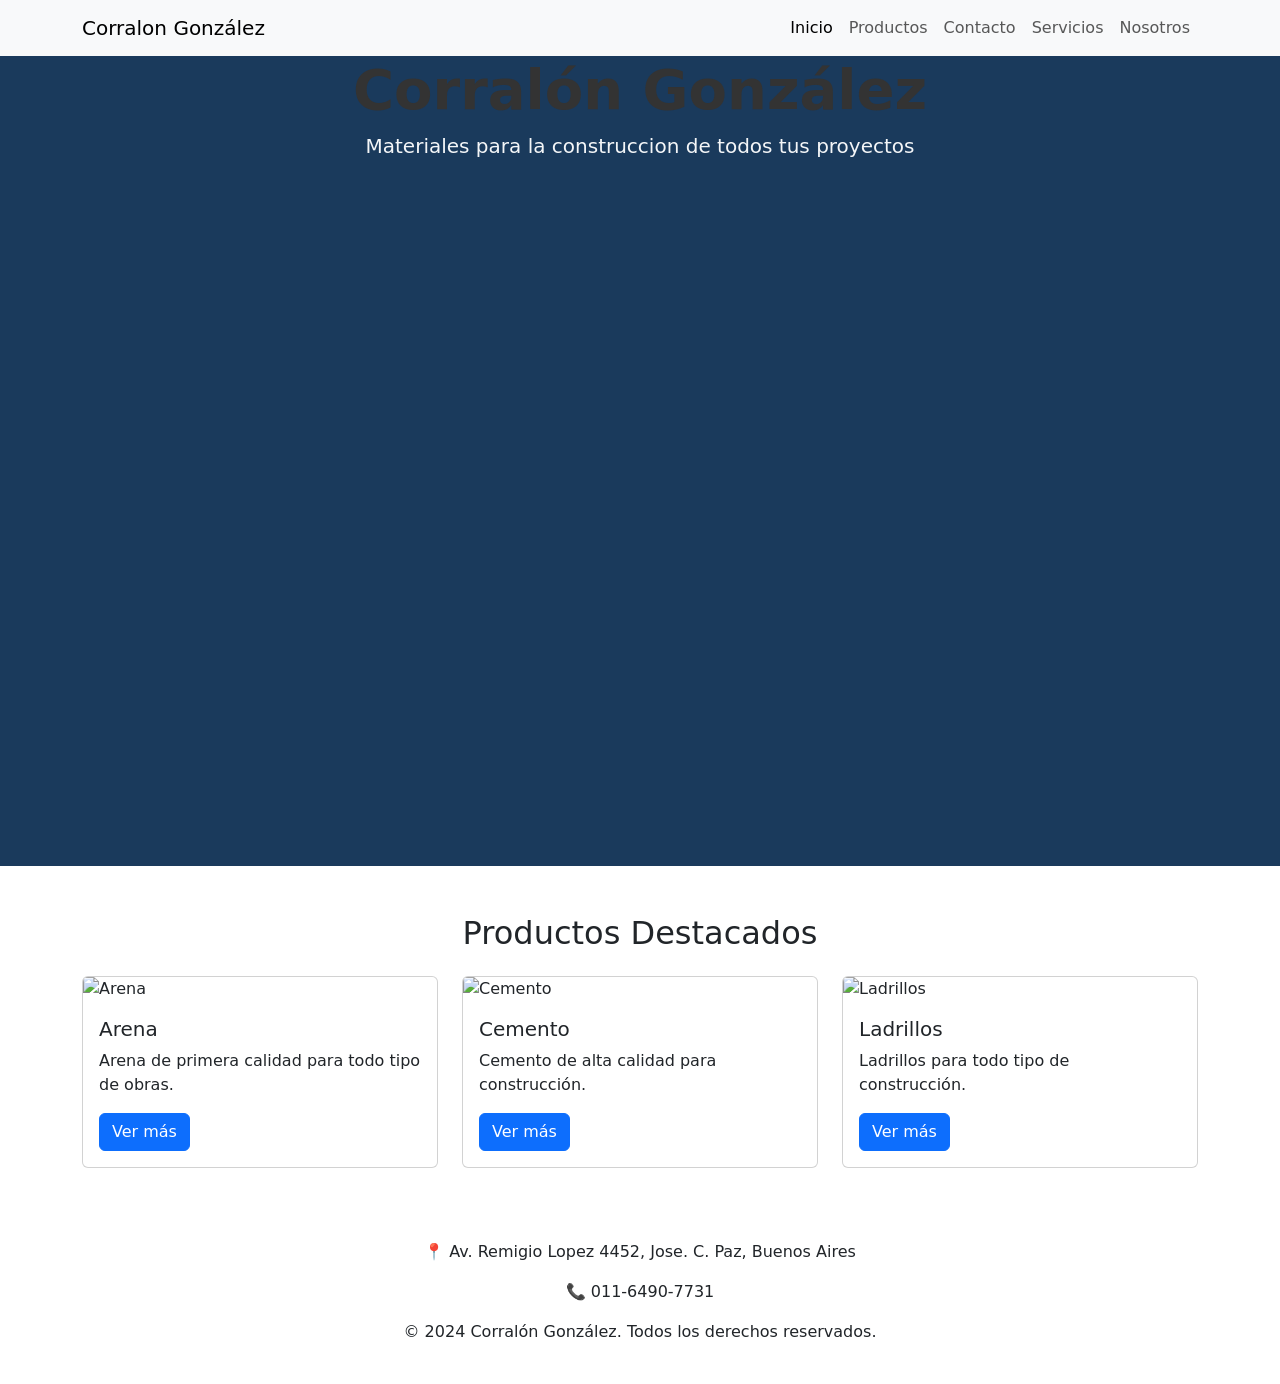
==== index.html @ 3c361ad6 "estructura pagina principal" ====
<!DOCTYPE html>
<html lang="es">

<head>
    <meta charset="UTF-8">
    <meta name="viewport" content="width=device-width, initial-scale=1.0">
    <link href="https://cdn.jsdelivr.net/npm/bootstrap@5.3.3/dist/css/bootstrap.min.css" rel="stylesheet">
    <link rel="stylesheet" href="./css/styles.css">
    <title>Corralón González</title>
</head>

<body>
    <nav class="navbar navbar-expand-lg bg-body-tertiary">
        <div class="container">
            <a class="navbar-brand" href="index.html">Corralon González</a>
            <button class="navbar-toggler" type="button" data-bs-toggle="collapse" data-bs-target="#navbarNav"
                aria-expanded="false" aria-label="Toggle navigation">
                <span class="navbar-toggler-icon"></span>
            </button>
            <div class="collapse navbar-collapse" id="navbarNav">
                <ul class="navbar-nav ms-auto">
                    <li class="nav-item"><a class="nav-link active" href="./index.html">Inicio</a></li>
                    <li class="nav-item"><a class="nav-link" href="./pages/Productos.html">Productos</a></li>
                    <li class="nav-item"><a class="nav-link" href="./pages/contacto.html">Contacto</a></li>
                    <li class="nav-item"><a class="nav-link" href="./pages/Servicios.html">Servicios</a></li>
                    <li class="nav-item"><a class="nav-link" href="./pages/nosotros.html">Nosotros</a></li>
                </ul>
            </div>
        </div>
    </nav>
    <section class="hero">
        <div class="container text-center">
            <h1 class="display-4 fw-bold">Corralón González</h1>
            <p class="lead">Materiales para la construccion de todos tus proyectos</p>
            <a href="./pages/productos.html" class="btn btn-lg mt-3"></a>
        </div>
    </section>

    <section class="productos-destacados py-5">
        <div class="container">
            <h2 class="text-center mb-4">Productos Destacados</h2>
            <div class="row g-4">

                <div class="col-md-4">
                    <div class="card h-100">
                        <img src="..." class="card-img-top" alt="Arena">
                        <div class="card-body">
                            <h5 class="card-title">Arena</h5>
                            <p class="card-text">Arena de primera calidad para todo tipo de obras.</p>
                            <a href="./pages/Productos.html" class="btn btn-primary">Ver más</a>
                        </div>
                    </div>
                </div>

                <div class="col-md-4">
                    <div class="card h-100">
                        <img src="..." class="card-img-top" alt="Cemento">
                        <div class="card-body">
                            <h5 class="card-title">Cemento</h5>
                            <p class="card-text">Cemento de alta calidad para construcción.</p>
                            <a href="./pages/Productos.html" class="btn btn-primary">Ver más</a>
                        </div>
                    </div>
                </div>

                <div class="col-md-4">
                    <div class="card h-100">
                        <img src="..." class="card-img-top" alt="Ladrillos">
                        <div class="card-body">
                            <h5 class="card-title">Ladrillos</h5>
                            <p class="card-text">Ladrillos para todo tipo de construcción.</p>
                            <a href="./pages/Productos.html" class="btn btn-primary">Ver más</a>
                        </div>
                    </div>
                </div>

            </div>
        </div>
    </section>

    <footer class="footer py-4">
        <div class="container text-center">
            <p>📍 Av. Remigio Lopez 4452, Jose. C. Paz, Buenos Aires</p>
            <p>📞 011-6490-7731</p>
            <p>© 2024 Corralón González. Todos los derechos reservados.</p>
        </div>
    </footer>

    <script src="https://cdn.jsdelivr.net/npm/bootstrap@5.3.3/dist/js/bootstrap.bundle.min.js"></script>
</body>

</html>
---- css/styles.css ----
body .hero {
  background-color: #1a3a5c;
  min-height: 90vh;
}
body .hero h1 {
  color: #333;
}
body .hero p {
  color: #f4f6f8;
}
body .hero btn {
  background-color: #f5a623;
  color: white;
}

/*# sourceMappingURL=styles.css.map */
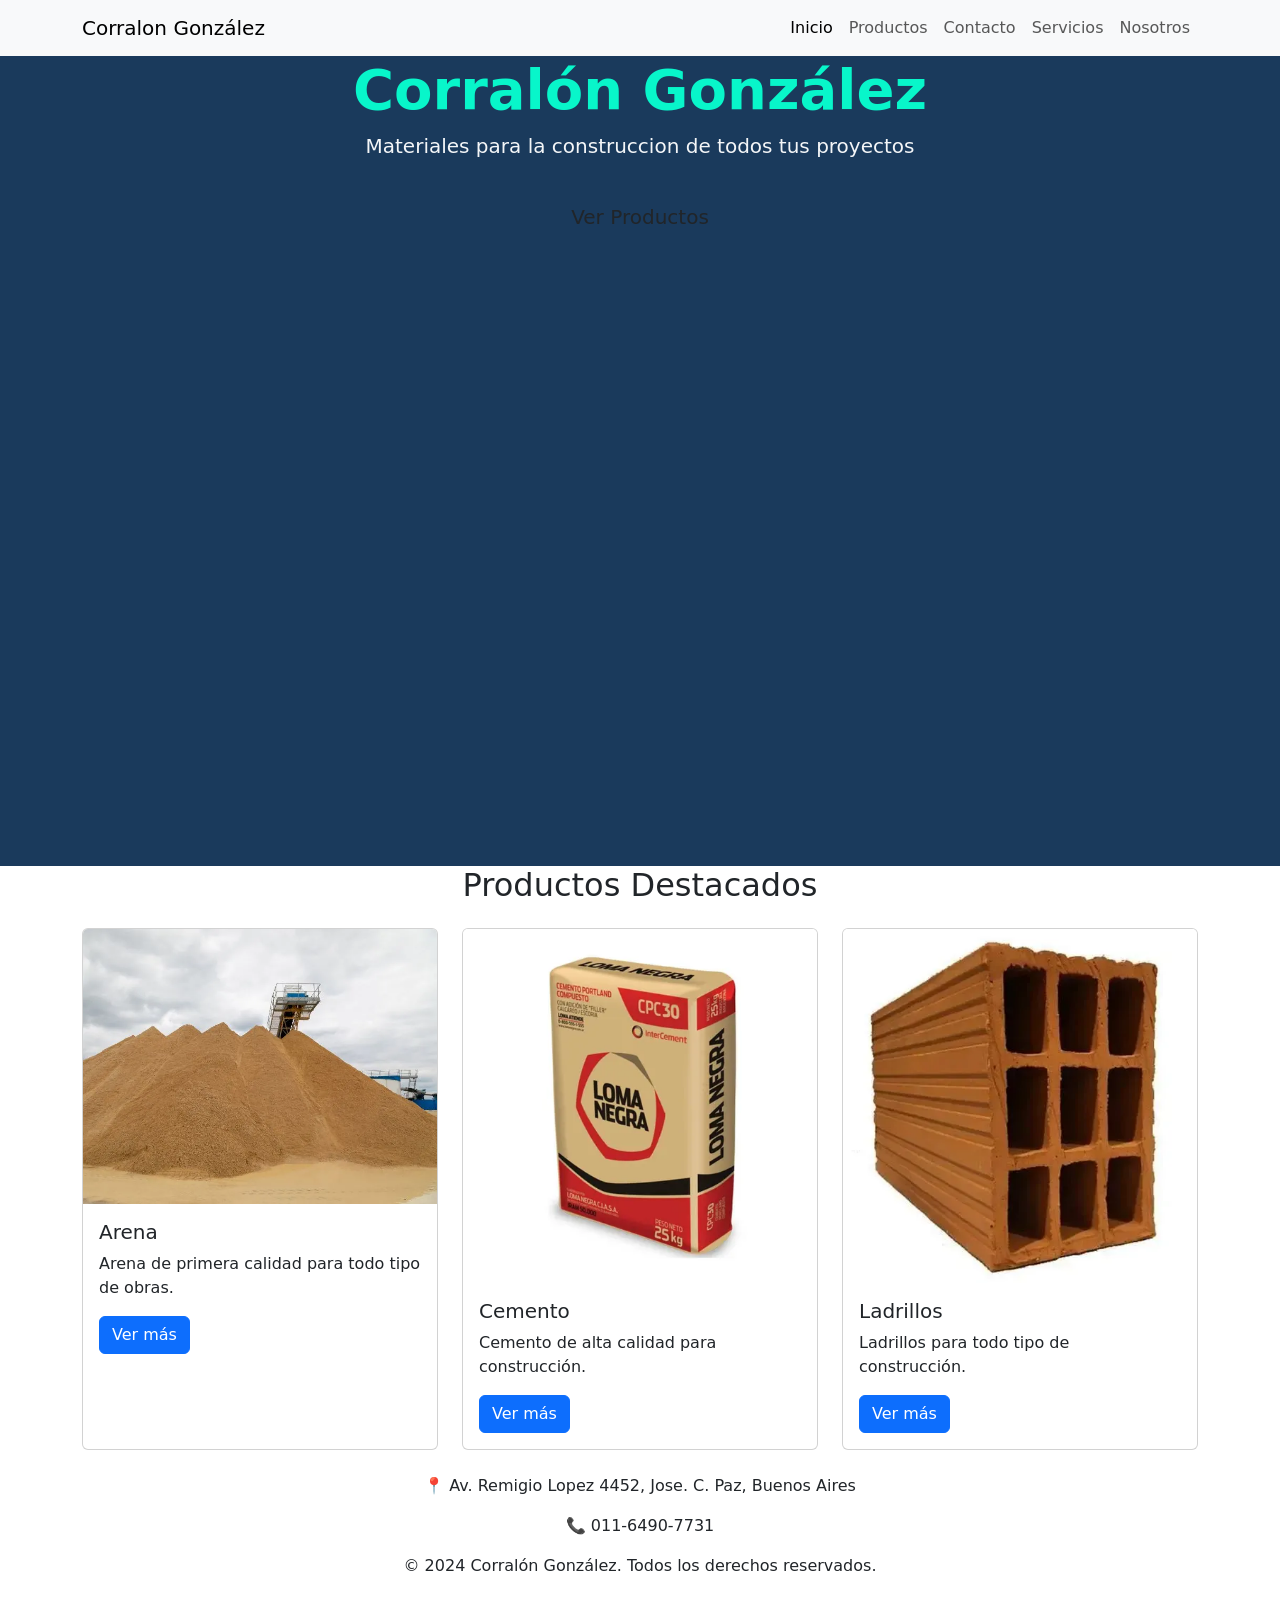
==== commit adf376cc: "agrego imagenes, mixins, animaciones y reponsive" ====
--- a/index.html
+++ b/index.html
@@ -6,6 +6,7 @@
     <meta name="viewport" content="width=device-width, initial-scale=1.0">
     <link href="https://cdn.jsdelivr.net/npm/bootstrap@5.3.3/dist/css/bootstrap.min.css" rel="stylesheet">
     <link rel="stylesheet" href="./css/styles.css">
+    <link href="https://fonts.googleapis.com/css2?family=Roboto:wght@400;600;700&display=swap" rel="stylesheet">
     <title>Corralón González</title>
 </head>
 
@@ -32,18 +33,18 @@
         <div class="container text-center">
             <h1 class="display-4 fw-bold">Corralón González</h1>
             <p class="lead">Materiales para la construccion de todos tus proyectos</p>
-            <a href="./pages/productos.html" class="btn btn-lg mt-3"></a>
+            <a href="./pages/productos.html" class="btn btn-lg mt-3">Ver Productos</a>
         </div>
     </section>
 
-    <section class="productos-destacados py-5">
+    <section class="productos-destacados">
         <div class="container">
             <h2 class="text-center mb-4">Productos Destacados</h2>
             <div class="row g-4">
 
                 <div class="col-md-4">
                     <div class="card h-100">
-                        <img src="..." class="card-img-top" alt="Arena">
+                        <img src="./assets/imagenes/arena.webp" class="card-img-top" alt="Arena">
                         <div class="card-body">
                             <h5 class="card-title">Arena</h5>
                             <p class="card-text">Arena de primera calidad para todo tipo de obras.</p>
@@ -54,7 +55,7 @@
 
                 <div class="col-md-4">
                     <div class="card h-100">
-                        <img src="..." class="card-img-top" alt="Cemento">
+                        <img src="./assets/imagenes/cememtoLoma.webp" class="card-img-top" alt="Cemento">
                         <div class="card-body">
                             <h5 class="card-title">Cemento</h5>
                             <p class="card-text">Cemento de alta calidad para construcción.</p>
@@ -65,7 +66,7 @@
 
                 <div class="col-md-4">
                     <div class="card h-100">
-                        <img src="..." class="card-img-top" alt="Ladrillos">
+                        <img src="./assets/imagenes/hueco12-9.webp" class="card-img-top" alt="Ladrillos">
                         <div class="card-body">
                             <h5 class="card-title">Ladrillos</h5>
                             <p class="card-text">Ladrillos para todo tipo de construcción.</p>
--- a/css/styles.css
+++ b/css/styles.css
@@ -3,7 +3,7 @@
   min-height: 90vh;
 }
 body .hero h1 {
-  color: #333;
+  color: #08f6ca;
 }
 body .hero p {
   color: #f4f6f8;
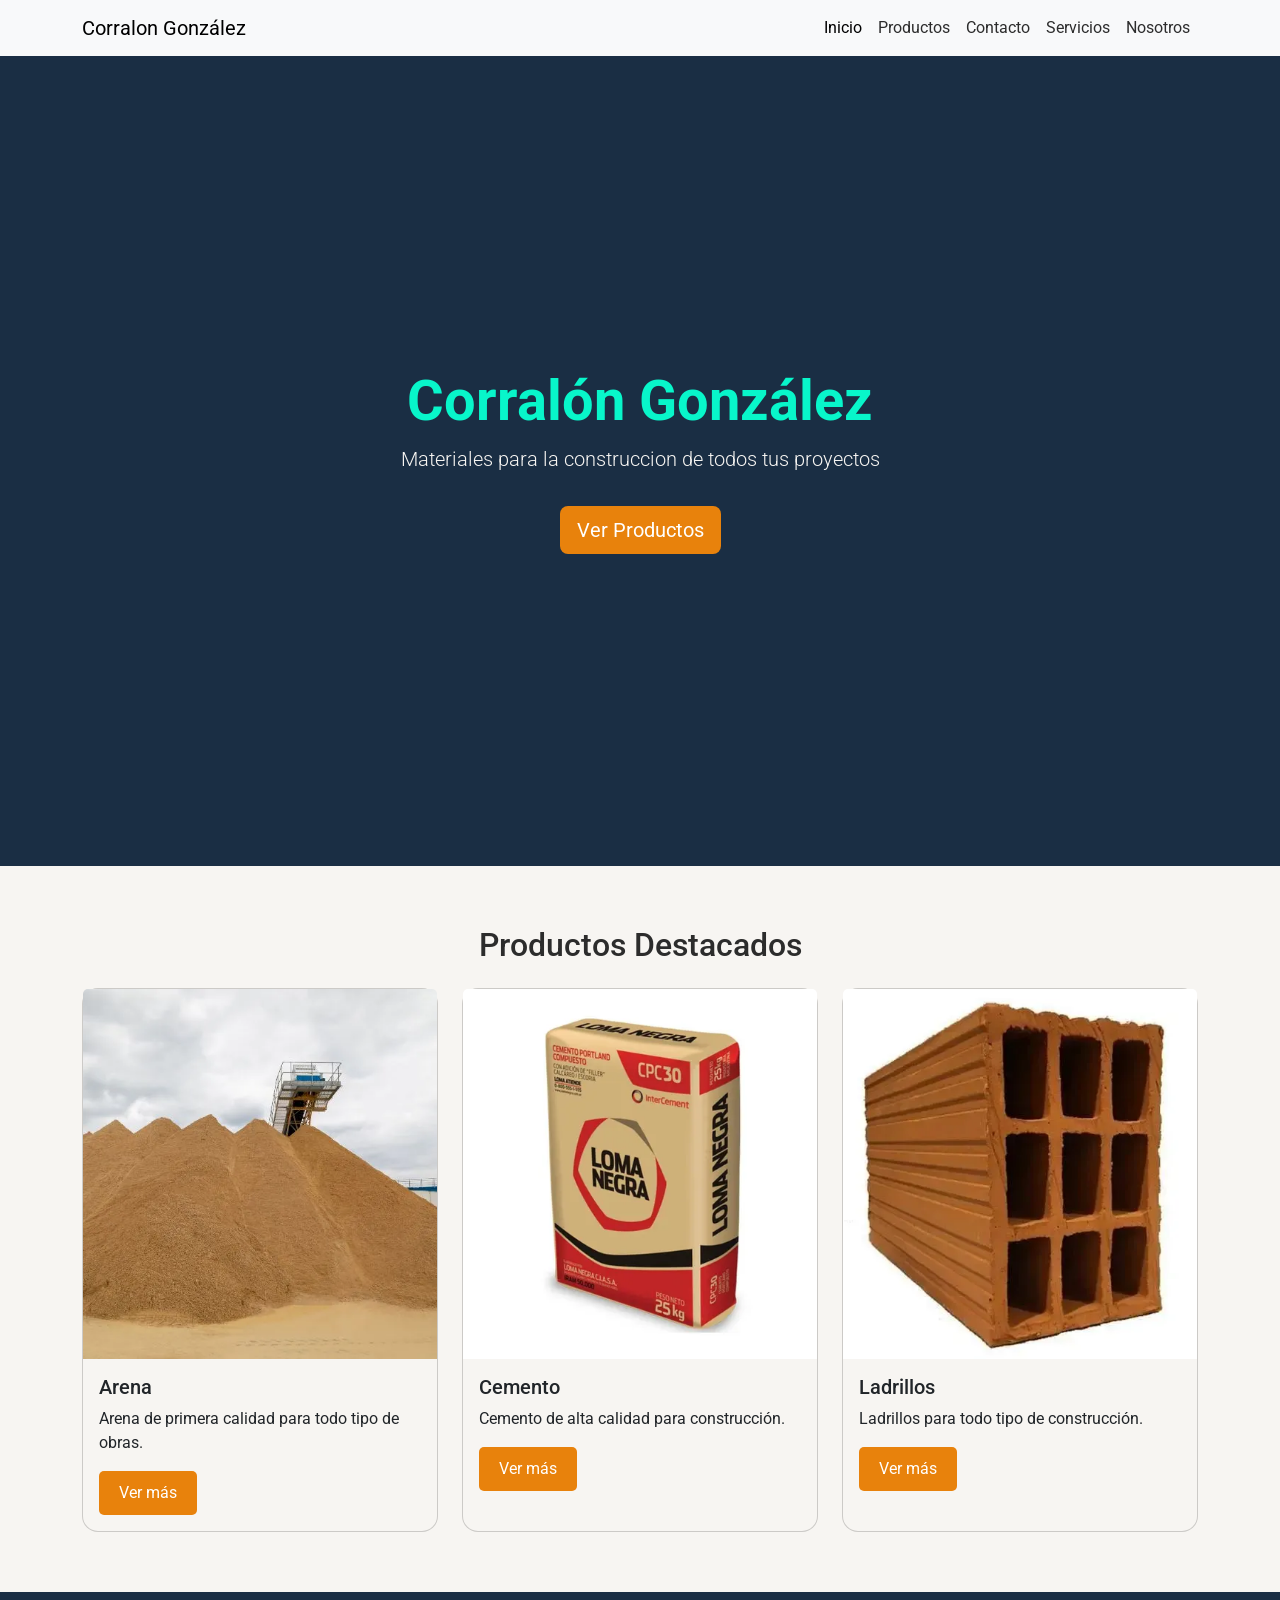
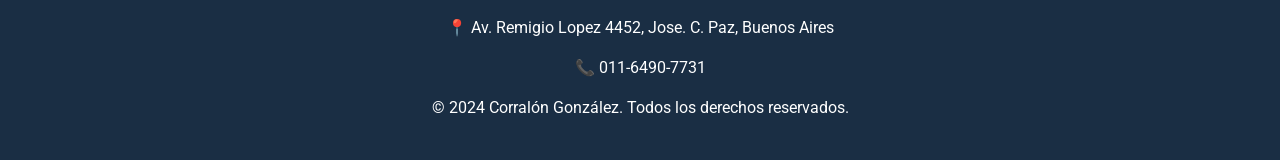
==== commit 02804a39: "termine animaciones" ====
--- a/index.html
+++ b/index.html
@@ -48,7 +48,7 @@
                         <div class="card-body">
                             <h5 class="card-title">Arena</h5>
                             <p class="card-text">Arena de primera calidad para todo tipo de obras.</p>
-                            <a href="./pages/Productos.html" class="btn btn-primary">Ver más</a>
+                            <a href="./pages/productos.html" class="btn btn-primary">Ver más</a>
                         </div>
                     </div>
                 </div>
@@ -59,7 +59,7 @@
                         <div class="card-body">
                             <h5 class="card-title">Cemento</h5>
                             <p class="card-text">Cemento de alta calidad para construcción.</p>
-                            <a href="./pages/Productos.html" class="btn btn-primary">Ver más</a>
+                            <a href="./pages/productos.html" class="btn btn-primary">Ver más</a>
                         </div>
                     </div>
                 </div>
@@ -70,7 +70,7 @@
                         <div class="card-body">
                             <h5 class="card-title">Ladrillos</h5>
                             <p class="card-text">Ladrillos para todo tipo de construcción.</p>
-                            <a href="./pages/Productos.html" class="btn btn-primary">Ver más</a>
+                            <a href="./pages/productos.html" class="btn btn-primary">Ver más</a>
                         </div>
                     </div>
                 </div>
--- a/css/styles.css
+++ b/css/styles.css
@@ -1,16 +1,157 @@
-body .hero {
-  background-color: #1a3a5c;
+@keyframes hero {
+  0% {
+    opacity: 0;
+    transform: translateY(30px);
+  }
+  50% {
+    opacity: 0.5;
+    transform: translateY(15px);
+  }
+  100% {
+    opacity: 1;
+    transform: translateY(0px);
+  }
+}
+@keyframes fadeIn {
+  0% {
+    opacity: 0;
+  }
+  50% {
+    opacity: 0.5;
+  }
+  100% {
+    opacity: 1;
+  }
+}
+@keyframes pulso {
+  0% {
+    scale: 1;
+  }
+  50% {
+    scale: 1.05;
+  }
+  100% {
+    scale: 1;
+  }
+}
+.hero {
+  background-color: #1a2e44;
   min-height: 90vh;
+  display: flex;
+  justify-content: center;
+  align-items: center;
+  flex-direction: column;
 }
-body .hero h1 {
+.hero h1 {
   color: #08f6ca;
+  animation: hero 1s ease-out forwards;
 }
-body .hero p {
-  color: #f4f6f8;
+.hero p {
+  color: #f7f5f2;
+  animation: hero 1.2s ease-out forwards;
 }
-body .hero btn {
-  background-color: #f5a623;
+.hero .btn {
+  background-color: #e8820c !important;
+  color: white !important;
+}
+.hero .btn:hover {
+  background-color: rgb(183.5081967213, 102.8278688525, 9.4918032787) !important;
+}
+.hero .btn {
+  animation: pulso 2s ease-in-out infinite;
+}
+
+body {
+  background-color: #f7f5f2;
+  color: #2c2c2c;
+  font-family: "roboto", sans-serif;
+}
+
+.navbar {
+  background-color: #1a2e44;
+}
+.navbar .nav-link {
+  color: #2c2c2c;
+  transition: color 0.3s ease;
+}
+.navbar .nav-link:hover {
+  color: #e8820c;
+}
+
+footer {
+  background-color: #1a2e44;
   color: white;
+  display: flex;
+  justify-content: center;
+  align-items: center;
+  flex-direction: column;
+}
+
+.productos-destacados {
+  padding: 60px 0;
+}
+.productos-destacados .card {
+  transition: transform 0.3s ease;
+}
+.productos-destacados .card:hover {
+  transform: scale(1.03);
+  box-shadow: 0 10px 20px rgba(0, 0, 0, 0.2);
+}
+
+.card {
+  background-color: #f7f5f2;
+  border-radius: 1rem;
+  transition: color 0.3s ease;
+}
+.card:hover {
+  box-shadow: 0 8px 20px rgba(0, 0, 0, 0.15);
+  transform: translateY(-5px);
+}
+.card .card-img-top {
+  width: 100%;
+  height: 370px;
+  object-fit: cover;
+}
+.card .btn {
+  background-color: #e8820c;
+  color: white;
+  border: none;
+  border-radius: 5px;
+  padding: 10px 20px;
+  cursor: pointer;
+  transition: background-color 0.3s ease;
+}
+
+@media (max-width: 768px) {
+  .hero {
+    min-height: 60vh;
+  }
+  .hero h1 {
+    font-size: 2rem;
+  }
+  .hero p {
+    font-size: 1rem;
+  }
+  .navbar-brand {
+    font-size: 1.2rem;
+  }
+  footer {
+    font-size: 0.9rem;
+  }
+}
+@media (max-width: 576px) {
+  .hero {
+    min-height: 50vh;
+  }
+  .hero h1 {
+    font-size: 1.5rem;
+  }
+  .card {
+    margin-bottom: 1rem;
+  }
+  footer {
+    padding: 20px 10px;
+  }
 }
 
 /*# sourceMappingURL=styles.css.map */
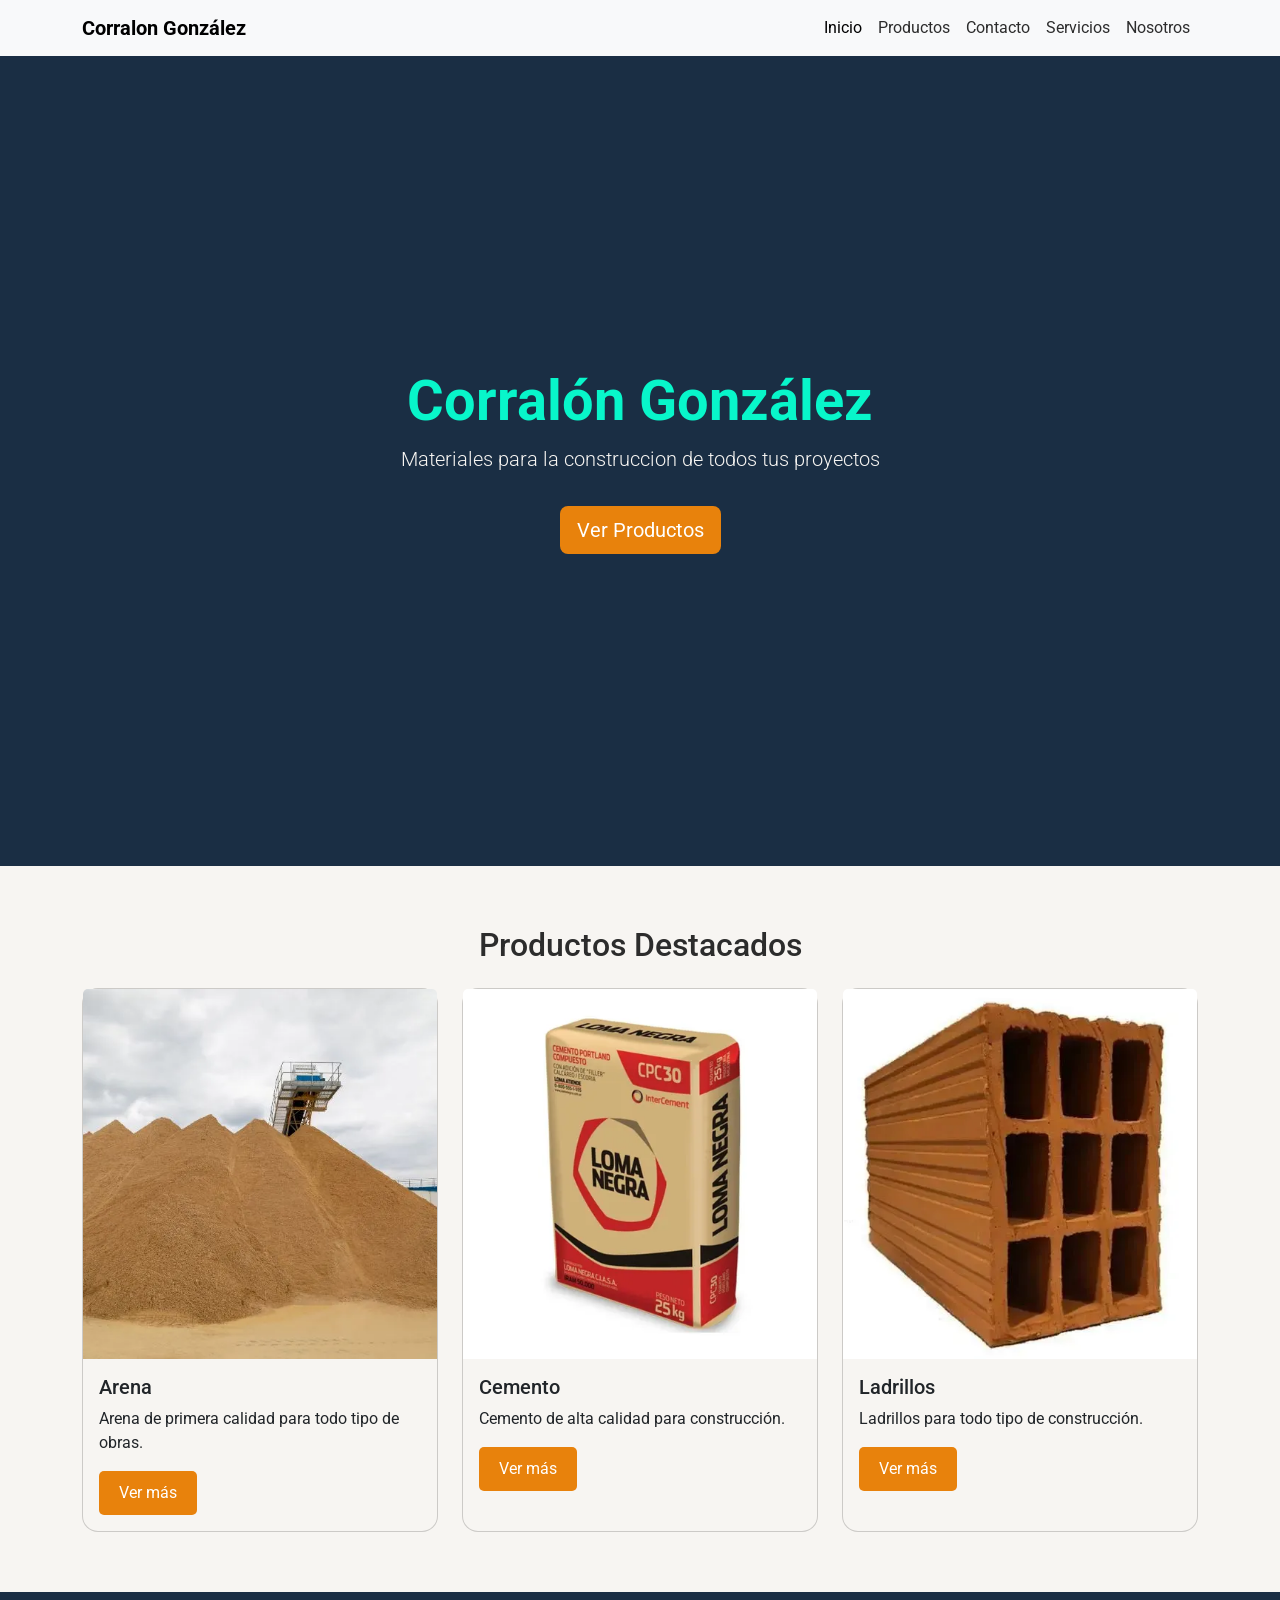
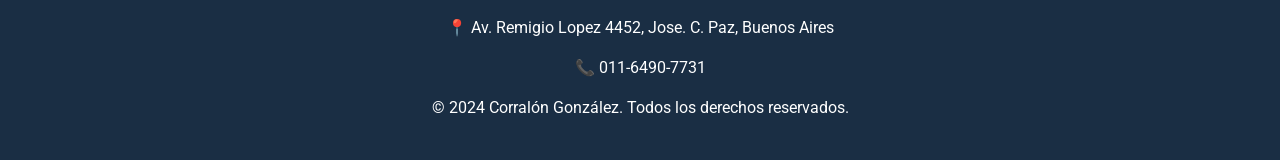
==== commit 3402aead: "edite nosotros y servicios" ====
--- a/index.html
+++ b/index.html
@@ -13,7 +13,7 @@
 <body>
     <nav class="navbar navbar-expand-lg bg-body-tertiary">
         <div class="container">
-            <a class="navbar-brand" href="index.html">Corralon González</a>
+            <a class="navbar-brand fw-bold" href="index.html">Corralon González</a>
             <button class="navbar-toggler" type="button" data-bs-toggle="collapse" data-bs-target="#navbarNav"
                 aria-expanded="false" aria-label="Toggle navigation">
                 <span class="navbar-toggler-icon"></span>
--- a/css/styles.css
+++ b/css/styles.css
@@ -34,6 +34,42 @@
     scale: 1;
   }
 }
+footer {
+  background-color: #1a2e44;
+  color: white;
+  display: flex;
+  justify-content: center;
+  align-items: center;
+  flex-direction: column;
+}
+
+.hero-pages {
+  background-color: #1a2e44;
+  min-height: 35vh;
+  display: flex;
+  justify-content: center;
+  align-items: center;
+  flex-direction: column;
+}
+.hero-pages h1 {
+  color: #08f6ca;
+  animation: hero 1s ease-out forwards;
+}
+.hero-pages p {
+  color: #f7f5f2;
+  animation: hero 1.2s ease-out forwards;
+}
+.hero-pages .btn {
+  background-color: #e8820c !important;
+  color: white !important;
+}
+.hero-pages .btn:hover {
+  background-color: rgb(183.5081967213, 102.8278688525, 9.4918032787) !important;
+}
+.hero-pages .btn {
+  animation: pulso 2s ease-in-out infinite;
+}
+
 .hero {
   background-color: #1a2e44;
   min-height: 90vh;
@@ -76,15 +112,6 @@
 }
 .navbar .nav-link:hover {
   color: #e8820c;
-}
-
-footer {
-  background-color: #1a2e44;
-  color: white;
-  display: flex;
-  justify-content: center;
-  align-items: center;
-  flex-direction: column;
 }
 
 .productos-destacados {
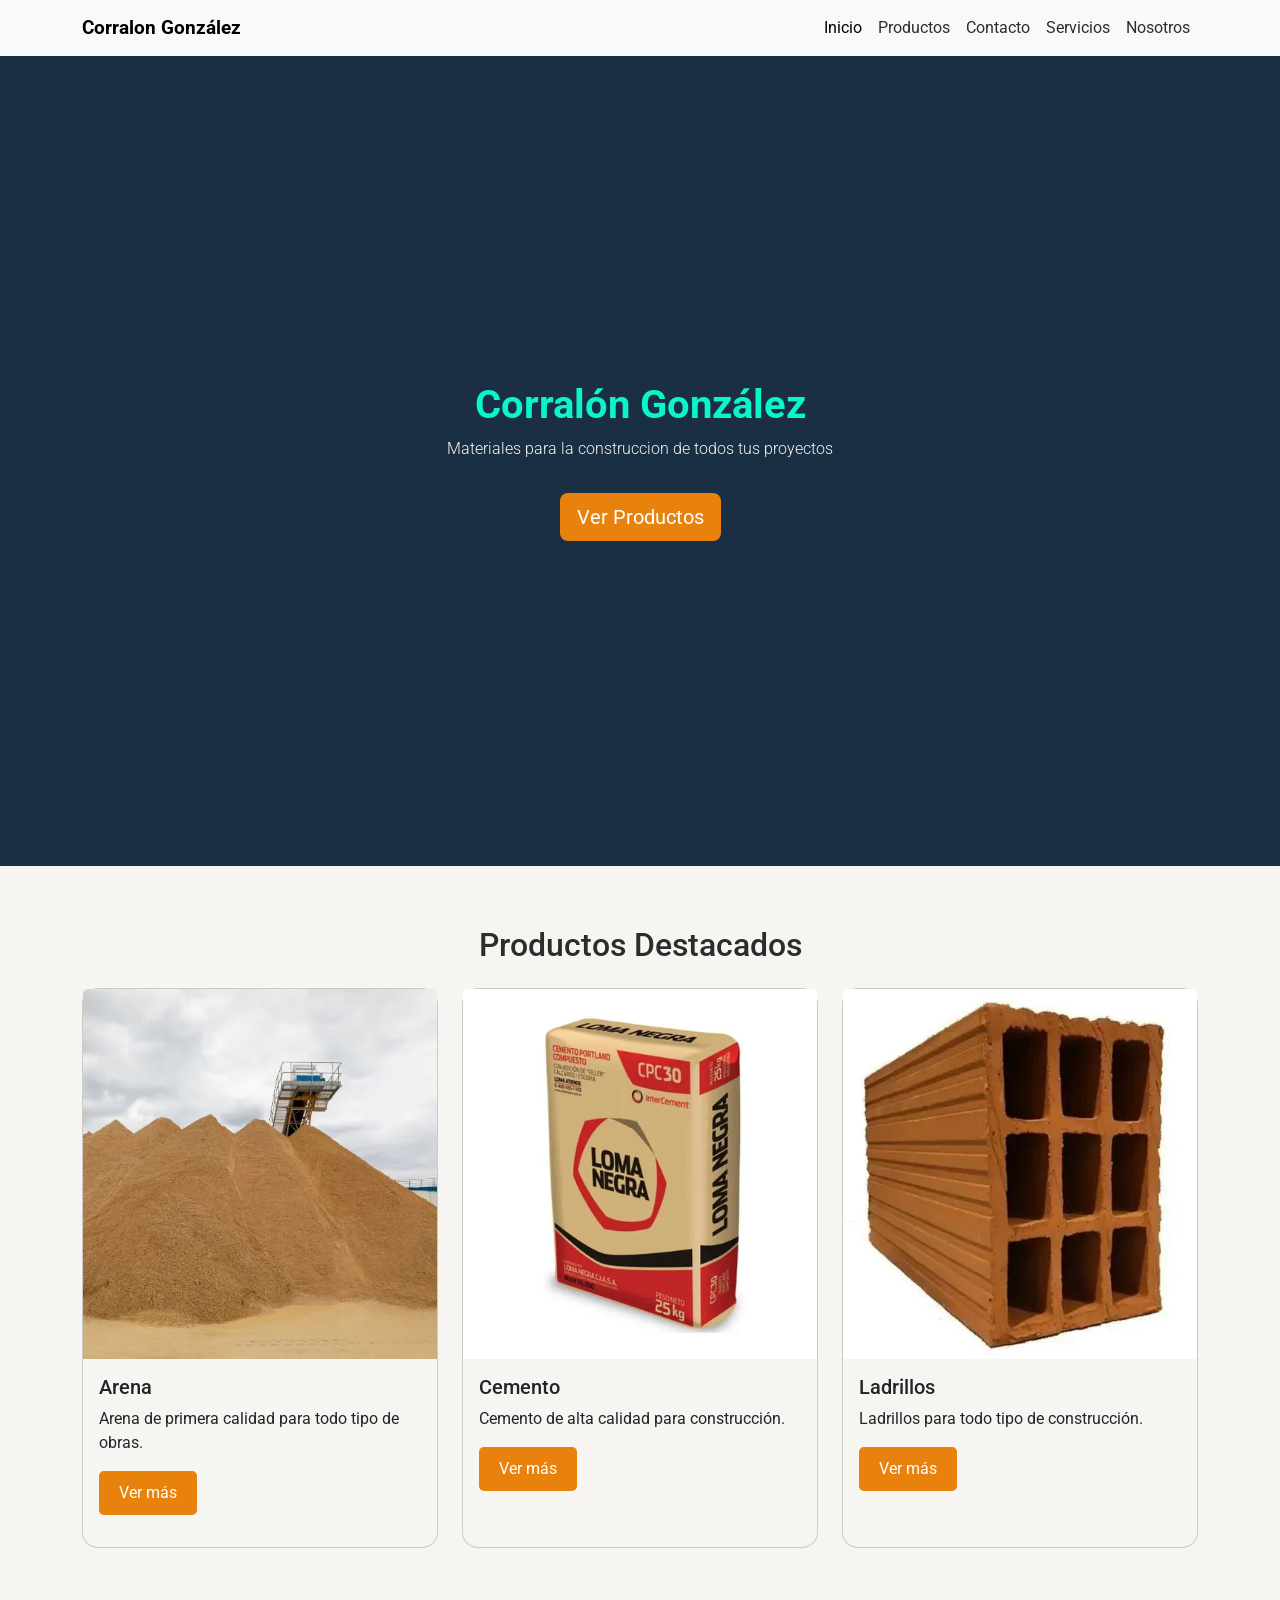
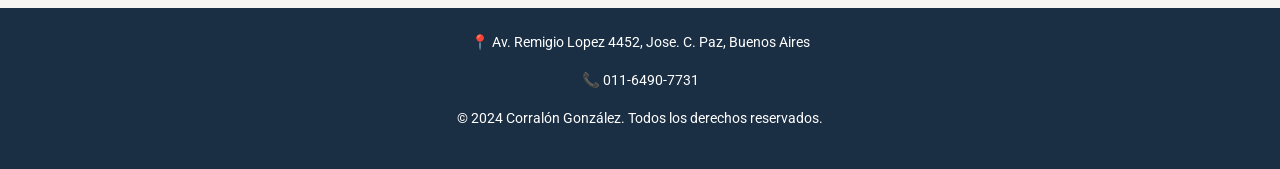
==== commit 77f2af7b: "agregue una animacion en el index" ====
--- a/index.html
+++ b/index.html
@@ -4,23 +4,33 @@
 <head>
     <meta charset="UTF-8">
     <meta name="viewport" content="width=device-width, initial-scale=1.0">
+    <meta name="description"
+        content="Corralón González - Materiales de construcción en José C. Paz. Arena, cemento, ladrillos y más.">
+    <meta name="keywords" content="corralon, materiales construccion, jose c paz, arena, cemento, ladrillos">
+    <meta name="author" content="Corralón González">
+
+    <meta property="og:title" content="Corralón González">
+    <meta property="og:description" content="Materiales de construcción en José C. Paz">
+    <meta property="og:type" content="website">
     <link href="https://cdn.jsdelivr.net/npm/bootstrap@5.3.3/dist/css/bootstrap.min.css" rel="stylesheet">
     <link rel="stylesheet" href="./css/styles.css">
     <link href="https://fonts.googleapis.com/css2?family=Roboto:wght@400;600;700&display=swap" rel="stylesheet">
+    <link rel="stylesheet" href="https://unpkg.com/aos@2.3.1/dist/aos.css" />
     <title>Corralón González</title>
 </head>
 
 <body>
-    <nav class="navbar navbar-expand-lg bg-body-tertiary">
+    <nav class="navbar navbar-expand-lg bg-body-tertiary" aria-label="Navegacion Principal">
         <div class="container">
             <a class="navbar-brand fw-bold" href="index.html">Corralon González</a>
             <button class="navbar-toggler" type="button" data-bs-toggle="collapse" data-bs-target="#navbarNav"
-                aria-expanded="false" aria-label="Toggle navigation">
+                aria-controls="navbarNav" aria-expanded="false" aria-label="Desplegar menú de navegación">
                 <span class="navbar-toggler-icon"></span>
             </button>
             <div class="collapse navbar-collapse" id="navbarNav">
                 <ul class="navbar-nav ms-auto">
-                    <li class="nav-item"><a class="nav-link active" href="./index.html">Inicio</a></li>
+                    <li class="nav-item"><a class="nav-link active" href="./index.html" aria-current="page">Inicio</a>
+                    </li>
                     <li class="nav-item"><a class="nav-link" href="./pages/Productos.html">Productos</a></li>
                     <li class="nav-item"><a class="nav-link" href="./pages/contacto.html">Contacto</a></li>
                     <li class="nav-item"><a class="nav-link" href="./pages/Servicios.html">Servicios</a></li>
@@ -37,40 +47,45 @@
         </div>
     </section>
 
-    <section class="productos-destacados">
+    <section class="productos-destacados" aria-labelledby="titulo-destacados">
         <div class="container">
-            <h2 class="text-center mb-4">Productos Destacados</h2>
+            <h2 id="titulo-destacados" class="text-center mb-4">Productos Destacados</h2>
             <div class="row g-4">
 
-                <div class="col-md-4">
+                <div class="col-md-4" data-aos="fade-up" data-aos-delay="200">
                     <div class="card h-100">
-                        <img src="./assets/imagenes/arena.webp" class="card-img-top" alt="Arena">
+                        <img src="./assets/imagenes/arena.webp" class="card-img-top" alt="Arena fina a granel">
                         <div class="card-body">
                             <h5 class="card-title">Arena</h5>
                             <p class="card-text">Arena de primera calidad para todo tipo de obras.</p>
-                            <a href="./pages/productos.html" class="btn btn-primary">Ver más</a>
+                            <a href="./pages/productos.html" class="btn btn-primary"
+                                aria-label="Ver más informacion sobre Arena">Ver más</a>
                         </div>
                     </div>
                 </div>
 
-                <div class="col-md-4">
+                <div class="col-md-4" data-aos="fade-up" data-aos-delay="200">
                     <div class="card h-100">
-                        <img src="./assets/imagenes/cememtoLoma.webp" class="card-img-top" alt="Cemento">
+                        <img src="./assets/imagenes/cememtoLoma.webp" class="card-img-top"
+                            alt=" Bolsa de Cemento Loma Negra de 25kg">
                         <div class="card-body">
                             <h5 class="card-title">Cemento</h5>
                             <p class="card-text">Cemento de alta calidad para construcción.</p>
-                            <a href="./pages/productos.html" class="btn btn-primary">Ver más</a>
+                            <a href="./pages/productos.html" class="btn btn-primary"
+                                aria-label="Ver más informacion sobre Cemento">Ver más</a>
                         </div>
                     </div>
                 </div>
 
-                <div class="col-md-4">
+                <div class="col-md-4" data-aos="fade-up" data-aos-delay="200">
                     <div class="card h-100">
-                        <img src="./assets/imagenes/hueco12-9.webp" class="card-img-top" alt="Ladrillos">
+                        <img src="./assets/imagenes/hueco12-9.webp" class="card-img-top"
+                            alt="Ladrillos para todo tipo para obras">
                         <div class="card-body">
                             <h5 class="card-title">Ladrillos</h5>
                             <p class="card-text">Ladrillos para todo tipo de construcción.</p>
-                            <a href="./pages/productos.html" class="btn btn-primary">Ver más</a>
+                            <a href="./pages/productos.html" class="btn btn-primary"
+                                aria-label="Ver más informacion sobre Ladrillos">Ver más</a>
                         </div>
                     </div>
                 </div>
@@ -79,15 +94,29 @@
         </div>
     </section>
 
-    <footer class="footer py-4">
+    <footer class="footer py-4" role="contentinfo">
         <div class="container text-center">
-            <p>📍 Av. Remigio Lopez 4452, Jose. C. Paz, Buenos Aires</p>
-            <p>📞 011-6490-7731</p>
+            <p>
+                <span class="visually-hidden">Direccion: Av. Remigio Lopez 4452, Jose C. Paz, Buenos Aires</span>
+                <span aria-hidden="true">📍 Av. Remigio Lopez 4452, Jose. C. Paz, Buenos Aires</span>
+            </p>
+            <p>
+                <span class="visually-hidden">Teléfono de contacto: 011-6490-7731</span>
+                <span aria-hidden="true">📞 011-6490-7731</span>
+            </p>
             <p>© 2024 Corralón González. Todos los derechos reservados.</p>
         </div>
     </footer>
 
     <script src="https://cdn.jsdelivr.net/npm/bootstrap@5.3.3/dist/js/bootstrap.bundle.min.js"></script>
+
+    <script src="https://unpkg.com/aos@2.3.1/dist/aos.js"></script>
+    <script>
+        AOS.init({
+            duration: 800,
+            once: true
+        });
+    </script>
 </body>
 
 </html>
--- a/css/styles.css
+++ b/css/styles.css
@@ -34,6 +34,14 @@
     scale: 1;
   }
 }
+.hero, .hero-pages {
+  background-color: #1a2e44;
+  display: flex;
+  justify-content: center;
+  align-items: center;
+  flex-direction: column;
+}
+
 footer {
   background-color: #1a2e44;
   color: white;
@@ -44,7 +52,6 @@
 }
 
 .hero-pages {
-  background-color: #1a2e44;
   min-height: 35vh;
   display: flex;
   justify-content: center;
@@ -71,7 +78,6 @@
 }
 
 .hero {
-  background-color: #1a2e44;
   min-height: 90vh;
   display: flex;
   justify-content: center;
@@ -89,12 +95,10 @@
 .hero .btn {
   background-color: #e8820c !important;
   color: white !important;
+  animation: pulso 2s ease-in-out infinite;
 }
 .hero .btn:hover {
-  background-color: rgb(183.5081967213, 102.8278688525, 9.4918032787) !important;
-}
-.hero .btn {
-  animation: pulso 2s ease-in-out infinite;
+  background-color: #c96e0a !important;
 }
 
 body {
@@ -149,7 +153,12 @@
   transition: background-color 0.3s ease;
 }
 
-@media (max-width: 768px) {
+.hero {
+  min-height: 50vh;
+  max-width: 100%;
+}
+
+@media (min-width: 576px) {
   .hero {
     min-height: 60vh;
   }
@@ -159,25 +168,45 @@
   .hero p {
     font-size: 1rem;
   }
+  .card {
+    margin-bottom: 1rem;
+  }
+  footer {
+    padding: 20px 10px;
+  }
+  .Aridos,
+  .Bolsas,
+  .Ladrillos {
+    padding: 40px;
+  }
+  .nosotros {
+    padding: 40px;
+  }
+  .hero-pages {
+    padding: 30px;
+  }
+  .hero-pages h1 {
+    font-size: 1.5rem;
+  }
+}
+@media (min-width: 768px) {
+  .hero {
+    min-height: 90vh;
+  }
+  .hero h1 {
+    font-size: 2.5rem;
+  }
+  .hero p {
+    font-size: 1rem;
+  }
   .navbar-brand {
     font-size: 1.2rem;
   }
   footer {
     font-size: 0.9rem;
   }
-}
-@media (max-width: 576px) {
-  .hero {
-    min-height: 50vh;
-  }
-  .hero h1 {
-    font-size: 1.5rem;
-  }
-  .card {
-    margin-bottom: 1rem;
-  }
-  footer {
-    padding: 20px 10px;
+  .productos-destacados .row {
+    flex-direction: row;
   }
 }
 
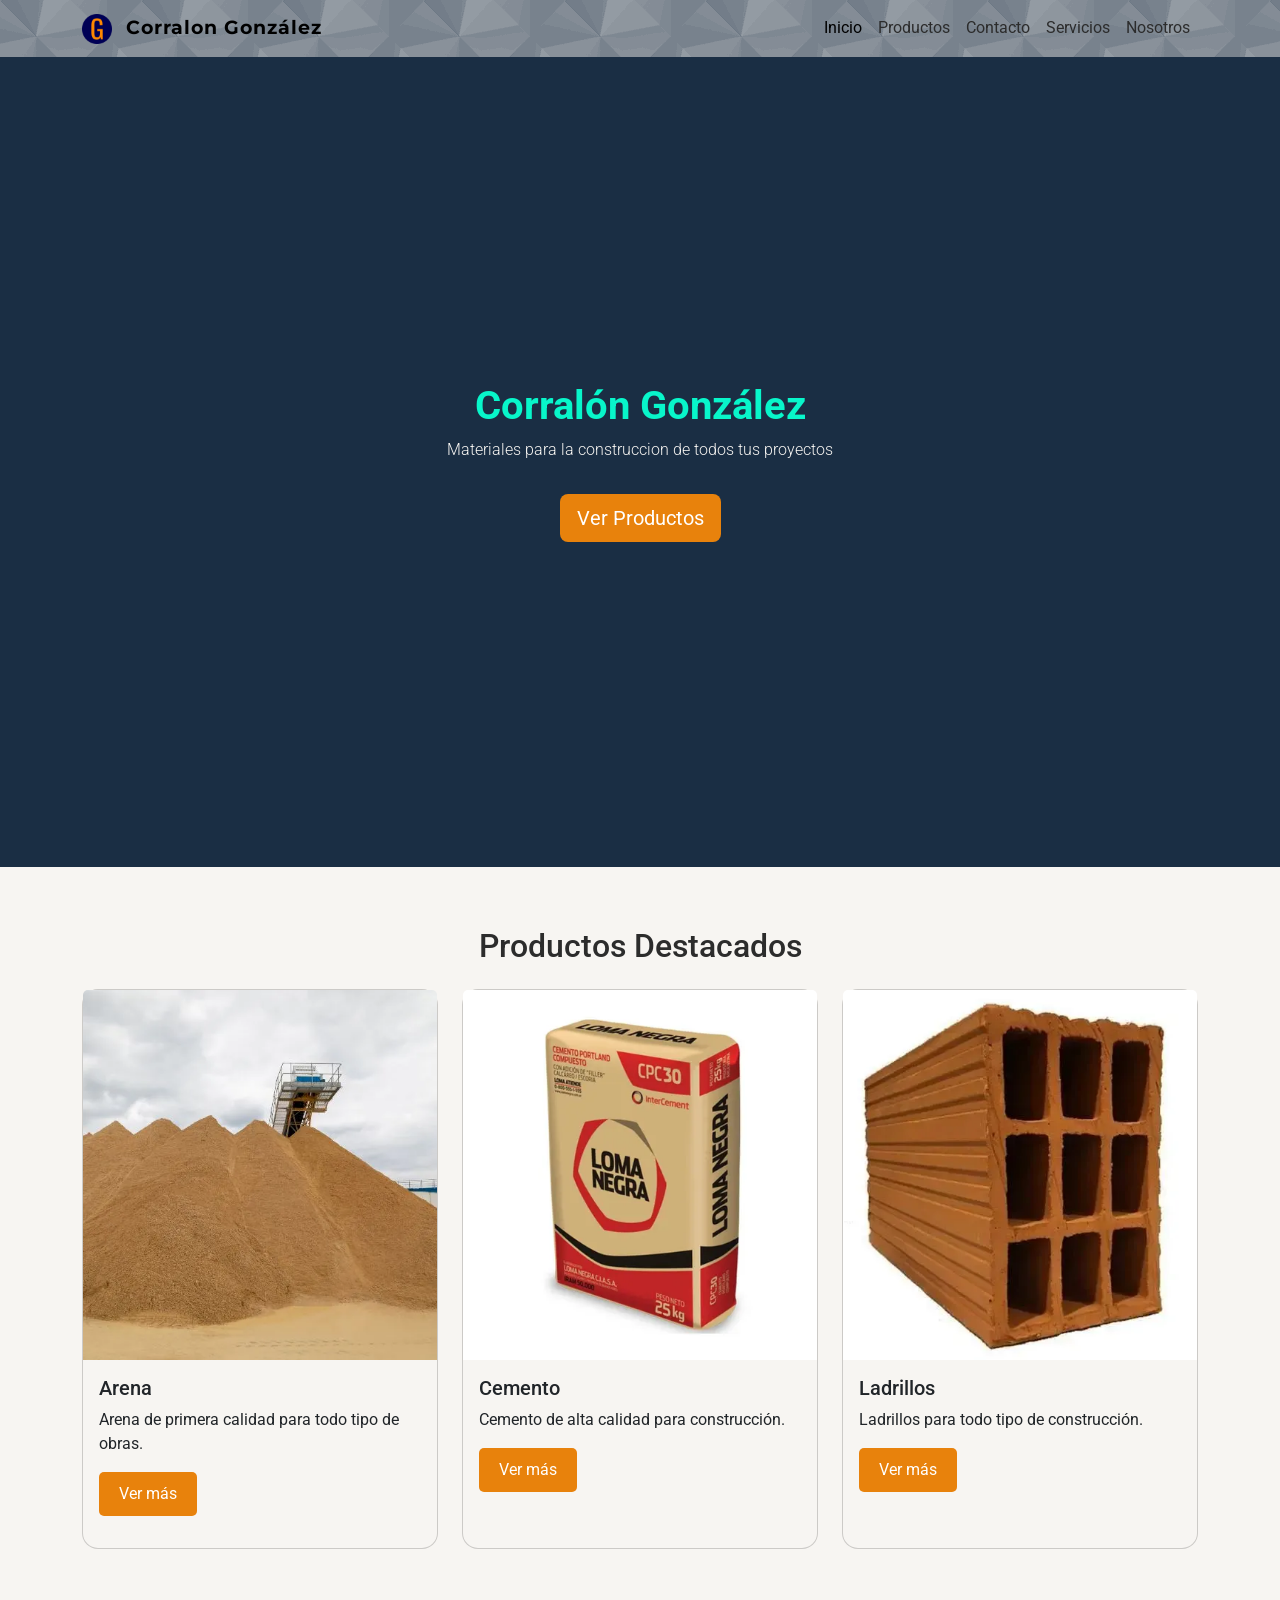
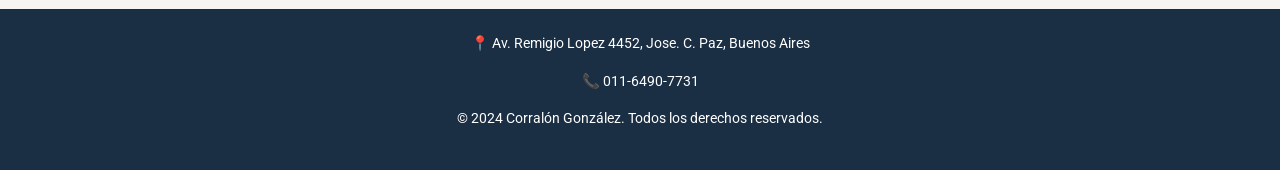
==== commit e145fe16: "iconos, texturas y mejoras generales" ====
--- a/index.html
+++ b/index.html
@@ -8,21 +8,31 @@
         content="Corralón González - Materiales de construcción en José C. Paz. Arena, cemento, ladrillos y más.">
     <meta name="keywords" content="corralon, materiales construccion, jose c paz, arena, cemento, ladrillos">
     <meta name="author" content="Corralón González">
+    <meta name="theme-color" content="#1a2e44">
 
     <meta property="og:title" content="Corralón González">
     <meta property="og:description" content="Materiales de construcción en José C. Paz">
     <meta property="og:type" content="website">
+    <meta property="og:image" content="./assets/imagenes/local.webp">
+    <meta property="og:url" content="https://corralongonzalez.netlify.app">
     <link href="https://cdn.jsdelivr.net/npm/bootstrap@5.3.3/dist/css/bootstrap.min.css" rel="stylesheet">
     <link rel="stylesheet" href="./css/styles.css">
     <link href="https://fonts.googleapis.com/css2?family=Roboto:wght@400;600;700&display=swap" rel="stylesheet">
+    <link href="https://fonts.googleapis.com/css2?family=Montserrat:wght@700;800&family=Roboto:wght@400;600;700&display=swap" rel="stylesheet">
     <link rel="stylesheet" href="https://unpkg.com/aos@2.3.1/dist/aos.css" />
+    <link rel="apple-touch-icon" sizes="180x180" href="./assets/iconos/apple-touch-icon.png">
+    <link rel="icon" type="image/png" sizes="32x32" href="./assets/iconos/favicon-32x32.png">
+    <link rel="icon" type="image/png" sizes="16x16" href="./assets/iconos/favicon-16x16.png">
+    <link rel="manifest" href="./assets/iconos/site.webmanifest">
     <title>Corralón González</title>
 </head>
 
 <body>
-    <nav class="navbar navbar-expand-lg bg-body-tertiary" aria-label="Navegacion Principal">
+    <nav class="navbar navbar-expand-lg" aria-label="Navegacion Principal">
         <div class="container">
-            <a class="navbar-brand fw-bold" href="index.html">Corralon González</a>
+            <a class="navbar-brand fw-bold" href="index.html">
+                <img src="./assets/iconos/apple-touch-icon.png" alt="Logo Corralón González" width="30" height="30" class="me-2">
+                Corralon González</a>
             <button class="navbar-toggler" type="button" data-bs-toggle="collapse" data-bs-target="#navbarNav"
                 aria-controls="navbarNav" aria-expanded="false" aria-label="Desplegar menú de navegación">
                 <span class="navbar-toggler-icon"></span>
@@ -52,7 +62,7 @@
             <h2 id="titulo-destacados" class="text-center mb-4">Productos Destacados</h2>
             <div class="row g-4">
 
-                <div class="col-md-4" data-aos="fade-up" data-aos-delay="200">
+                <div class="col-md-4" data-aos="fade-up" data-aos-delay="0">
                     <div class="card h-100">
                         <img src="./assets/imagenes/arena.webp" class="card-img-top" alt="Arena fina a granel">
                         <div class="card-body">
@@ -77,7 +87,7 @@
                     </div>
                 </div>
 
-                <div class="col-md-4" data-aos="fade-up" data-aos-delay="200">
+                <div class="col-md-4" data-aos="fade-up" data-aos-delay="400">
                     <div class="card h-100">
                         <img src="./assets/imagenes/hueco12-9.webp" class="card-img-top"
                             alt="Ladrillos para todo tipo para obras">
--- a/css/styles.css
+++ b/css/styles.css
@@ -109,6 +109,7 @@
 
 .navbar {
   background-color: #1a2e44;
+  background-image: url("../assets/texturas/diagmonds-light.png");
 }
 .navbar .nav-link {
   color: #2c2c2c;
@@ -127,6 +128,12 @@
 .productos-destacados .card:hover {
   transform: scale(1.03);
   box-shadow: 0 10px 20px rgba(0, 0, 0, 0.2);
+}
+
+.navbar-brand {
+  font-family: "Montserrat", sans-serif;
+  font-weight: 800;
+  letter-spacing: 1px;
 }
 
 .card {
